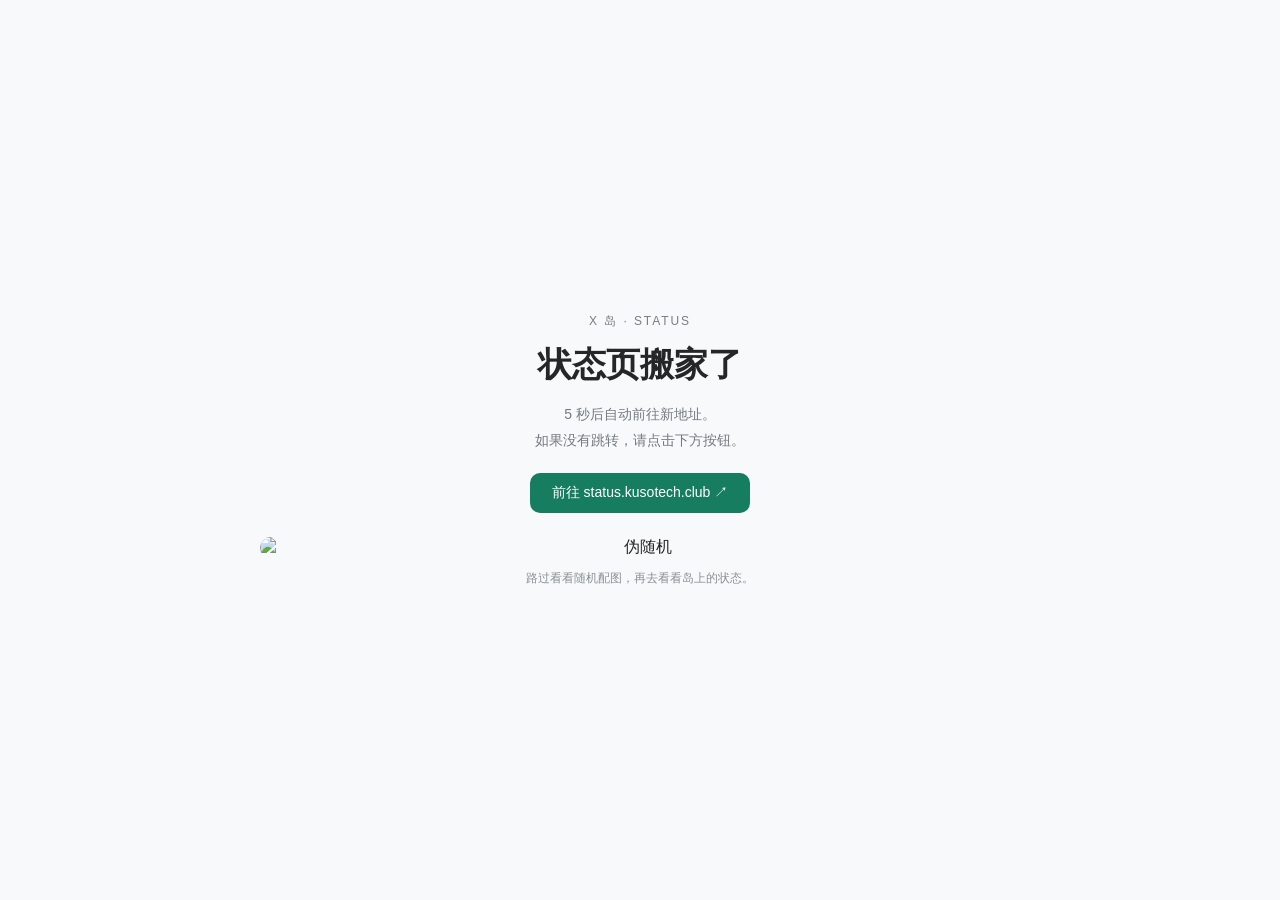
==== docs/index.html @ 1195fe9f "Follow normal API redirects and add illustrated Pages redirect" ====
<!doctype html>
<html lang="zh-CN">
<head>
  <meta charset="utf-8">
  <meta name="viewport" content="width=device-width, initial-scale=1">
  <meta name="color-scheme" content="light dark">
  <meta http-equiv="refresh" content="5; url=https://status.kusotech.club/">
  <link rel="canonical" href="https://status.kusotech.club/">
  <title>X 岛服务状态 · 新地址</title>
  <style>
    :root { color-scheme: light dark; font-family: -apple-system, BlinkMacSystemFont, "Segoe UI", "Microsoft YaHei", sans-serif; color: #242628; background: #f8f9fa; }
    * { box-sizing: border-box; }
    body { margin: 0; min-height: 100svh; display: grid; place-items: center; padding: 32px 20px; }
    main { width: min(100%, 760px); text-align: center; }
    .label { color: #777d83; font-size: 12px; letter-spacing: .16em; }
    h1 { margin: 12px 0; font-size: clamp(26px, 5vw, 34px); font-weight: 600; }
    p { color: #737a80; font-size: 14px; line-height: 1.8; }
    .entry { display: inline-block; margin: 6px 0 24px; border-radius: 10px; padding: 11px 22px; color: #fff; background: #167d60; text-decoration: none; font-size: 14px; }
    .entry:hover { background: #11654d; }
    .entry:focus-visible { outline: 3px solid #70cbb0; outline-offset: 4px; }
    figure { margin: 0; }
    img { display: block; margin: 0 auto; border-radius: 12px; object-fit: contain; }
    figcaption { margin-top: 12px; color: #8a9095; font-size: 12px; }
    @media (prefers-color-scheme: dark) { :root { color: #eceeef; background: #171819; } p, .label { color: #a1a7ac; } }
  </style>
</head>
<body>
  <main>
    <div class="label">X 岛 · STATUS</div>
    <h1>状态页搬家了</h1>
    <p>5 秒后自动前往新地址。<br>如果没有跳转，请点击下方按钮。</p>
    <a class="entry" href="https://status.kusotech.club/">前往 status.kusotech.club ↗</a>
    <figure>
      <img src="https://moetu.org/xdchan/cover.php?from=index" title="伪随机" alt="伪随机" style="max-width: 100%; max-height: 60vh">
      <figcaption>路过看看随机配图，再去看看岛上的状态。</figcaption>
    </figure>
  </main>
</body>
</html>
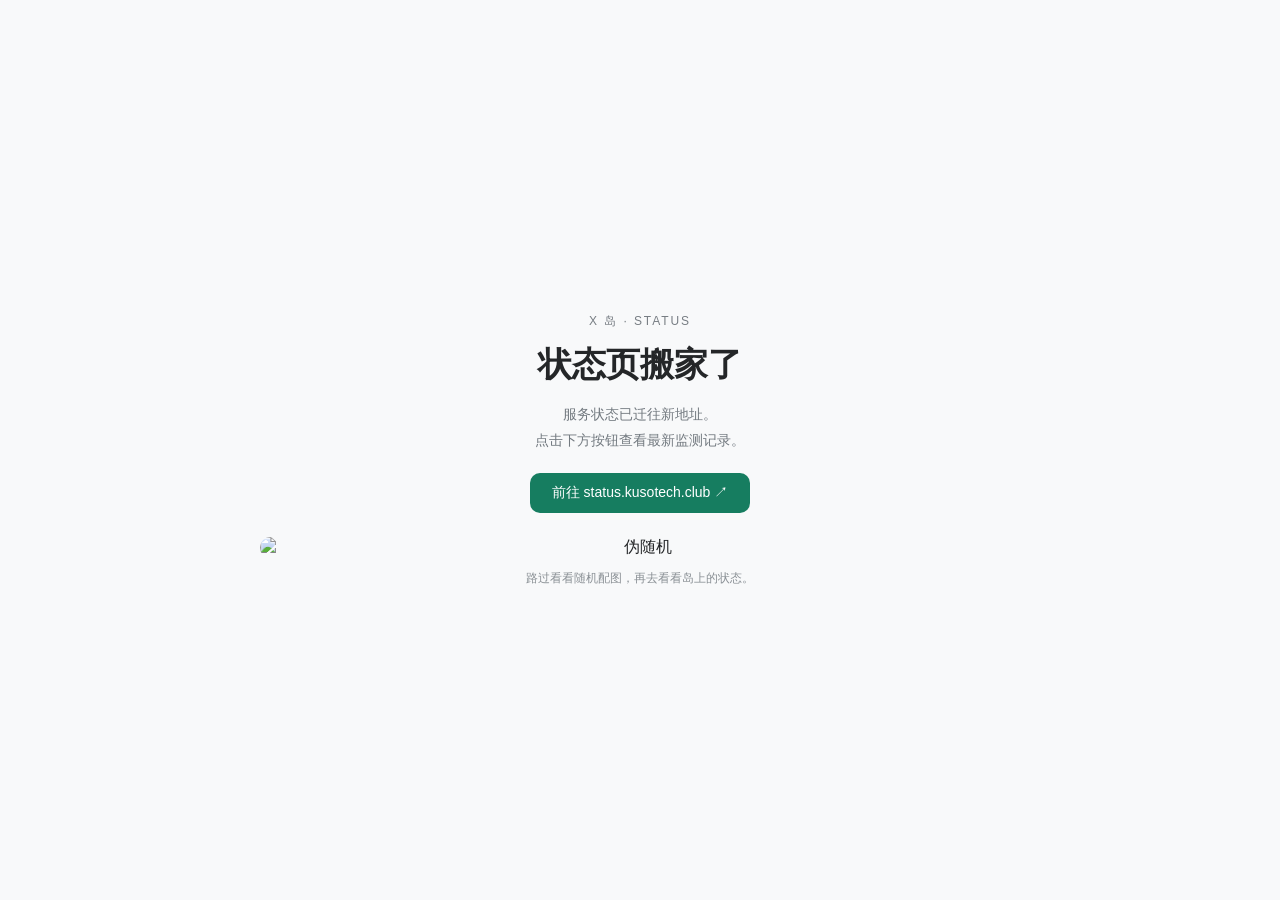
==== commit 7e0c7c6b: "Make Pages entry navigate only when clicked" ====
--- a/docs/index.html
+++ b/docs/index.html
@@ -4,7 +4,6 @@
   <meta charset="utf-8">
   <meta name="viewport" content="width=device-width, initial-scale=1">
   <meta name="color-scheme" content="light dark">
-  <meta http-equiv="refresh" content="5; url=https://status.kusotech.club/">
   <link rel="canonical" href="https://status.kusotech.club/">
   <title>X 岛服务状态 · 新地址</title>
   <style>
@@ -28,7 +27,7 @@
   <main>
     <div class="label">X 岛 · STATUS</div>
     <h1>状态页搬家了</h1>
-    <p>5 秒后自动前往新地址。<br>如果没有跳转，请点击下方按钮。</p>
+    <p>服务状态已迁往新地址。<br>点击下方按钮查看最新监测记录。</p>
     <a class="entry" href="https://status.kusotech.club/">前往 status.kusotech.club ↗</a>
     <figure>
       <img src="https://moetu.org/xdchan/cover.php?from=index" title="伪随机" alt="伪随机" style="max-width: 100%; max-height: 60vh">
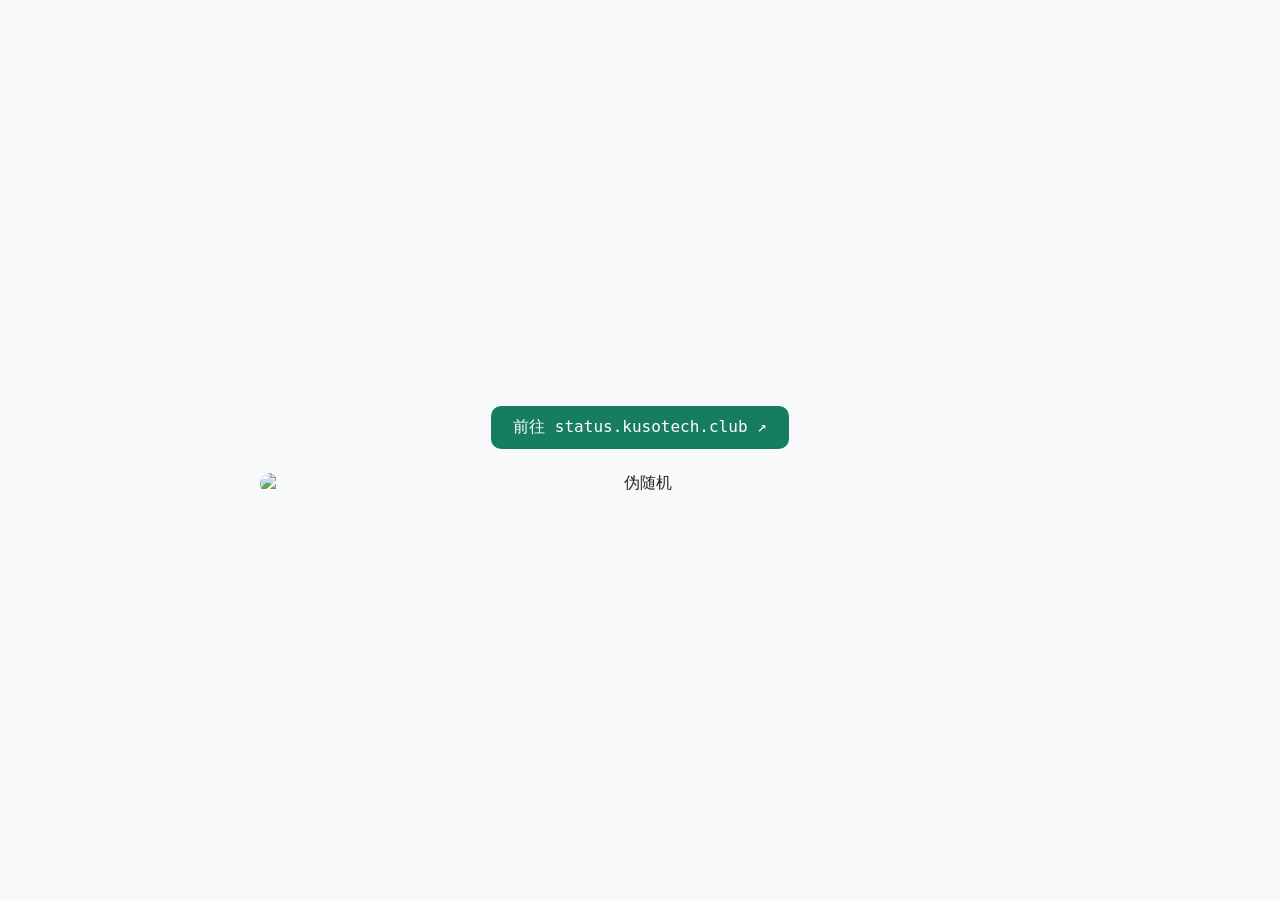
==== commit 1b07c462: "Simplify Pages entry and use MS Gothic typography" ====
--- a/docs/index.html
+++ b/docs/index.html
@@ -5,33 +5,25 @@
   <meta name="viewport" content="width=device-width, initial-scale=1">
   <meta name="color-scheme" content="light dark">
   <link rel="canonical" href="https://status.kusotech.club/">
-  <title>X 岛服务状态 · 新地址</title>
+  <title>X 岛服务状态</title>
   <style>
-    :root { color-scheme: light dark; font-family: -apple-system, BlinkMacSystemFont, "Segoe UI", "Microsoft YaHei", sans-serif; color: #242628; background: #f8f9fa; }
+    :root { color-scheme: light dark; font-family: "MS Gothic", "ＭＳ ゴシック", "SimSun", monospace; color: #242628; background: #f8f9fa; }
     * { box-sizing: border-box; }
     body { margin: 0; min-height: 100svh; display: grid; place-items: center; padding: 32px 20px; }
     main { width: min(100%, 760px); text-align: center; }
-    .label { color: #777d83; font-size: 12px; letter-spacing: .16em; }
-    h1 { margin: 12px 0; font-size: clamp(26px, 5vw, 34px); font-weight: 600; }
-    p { color: #737a80; font-size: 14px; line-height: 1.8; }
-    .entry { display: inline-block; margin: 6px 0 24px; border-radius: 10px; padding: 11px 22px; color: #fff; background: #167d60; text-decoration: none; font-size: 14px; }
+    .entry { display: inline-block; margin: 0 0 24px; border-radius: 10px; padding: 11px 22px; color: #fff; background: #167d60; text-decoration: none; font-size: 16px; }
     .entry:hover { background: #11654d; }
     .entry:focus-visible { outline: 3px solid #70cbb0; outline-offset: 4px; }
     figure { margin: 0; }
     img { display: block; margin: 0 auto; border-radius: 12px; object-fit: contain; }
-    figcaption { margin-top: 12px; color: #8a9095; font-size: 12px; }
-    @media (prefers-color-scheme: dark) { :root { color: #eceeef; background: #171819; } p, .label { color: #a1a7ac; } }
+    @media (prefers-color-scheme: dark) { :root { color: #eceeef; background: #171819; } }
   </style>
 </head>
 <body>
-  <main>
-    <div class="label">X 岛 · STATUS</div>
-    <h1>状态页搬家了</h1>
-    <p>服务状态已迁往新地址。<br>点击下方按钮查看最新监测记录。</p>
+  <main aria-label="X 岛状态页入口">
     <a class="entry" href="https://status.kusotech.club/">前往 status.kusotech.club ↗</a>
     <figure>
       <img src="https://moetu.org/xdchan/cover.php?from=index" title="伪随机" alt="伪随机" style="max-width: 100%; max-height: 60vh">
-      <figcaption>路过看看随机配图，再去看看岛上的状态。</figcaption>
     </figure>
   </main>
 </body>
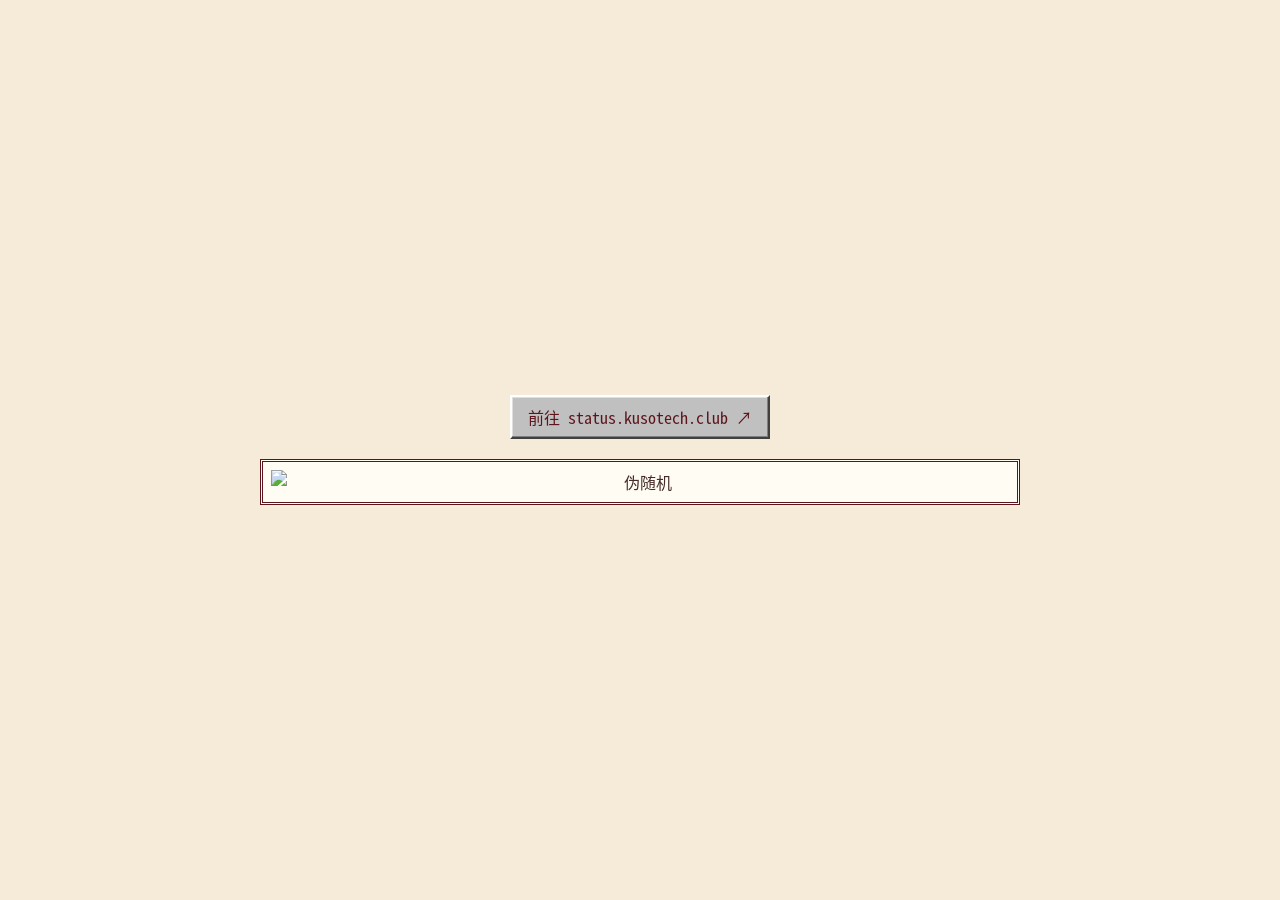
==== commit 98bf20b1: "Match kusotech styling and bundle a mobile Gothic fallback" ====
--- a/docs/index.html
+++ b/docs/index.html
@@ -3,20 +3,22 @@
 <head>
   <meta charset="utf-8">
   <meta name="viewport" content="width=device-width, initial-scale=1">
-  <meta name="color-scheme" content="light dark">
+  <meta name="color-scheme" content="light">
+  <meta name="theme-color" content="#782525">
   <link rel="canonical" href="https://status.kusotech.club/">
   <title>X 岛服务状态</title>
+  <link rel="stylesheet" href="assets/fonts/fonts.css">
   <style>
-    :root { color-scheme: light dark; font-family: "MS Gothic", "ＭＳ ゴシック", "SimSun", monospace; color: #242628; background: #f8f9fa; }
+    :root { color-scheme: light; font-family: "MS Gothic", "ＭＳ ゴシック", "Nmb Gothic", monospace; color: #472b29; background: #f6ead9; }
     * { box-sizing: border-box; }
     body { margin: 0; min-height: 100svh; display: grid; place-items: center; padding: 32px 20px; }
     main { width: min(100%, 760px); text-align: center; }
-    .entry { display: inline-block; margin: 0 0 24px; border-radius: 10px; padding: 11px 22px; color: #fff; background: #167d60; text-decoration: none; font-size: 16px; }
-    .entry:hover { background: #11654d; }
-    .entry:focus-visible { outline: 3px solid #70cbb0; outline-offset: 4px; }
-    figure { margin: 0; }
-    img { display: block; margin: 0 auto; border-radius: 12px; object-fit: contain; }
-    @media (prefers-color-scheme: dark) { :root { color: #eceeef; background: #171819; } }
+    .entry { display: inline-block; margin: 0 0 20px; border: 2px solid; border-color: #fff #404040 #404040 #fff; padding: 8px 16px; color: #5d151b; background: #c0c0c0; box-shadow: inset -1px -1px #808080, inset 1px 1px #dfdfdf; text-decoration: none; font-size: 16px; }
+    .entry:hover { background: #d0d0d0; }
+    .entry:active { border-color: #404040 #fff #fff #404040; box-shadow: inset 1px 1px #808080; }
+    .entry:focus-visible { outline: 2px dashed #782525; outline-offset: 4px; }
+    figure { margin: 0; padding: 8px; border: 3px double #5d151b; background: #fffdf3; }
+    img { display: block; margin: 0 auto; object-fit: contain; }
   </style>
 </head>
 <body>
--- a/docs/assets/fonts/fonts.css
+++ b/docs/assets/fonts/fonts.css
@@ -0,0 +1 @@
+@font-face{font-family:"Nmb Gothic";font-style:normal;font-weight:400;font-display:swap;src:url("nmb-gothic-ui-v1.woff2") format("woff2");unicode-range:U+20-7E,U+B7,U+D7,U+2014,U+2026,U+2197,U+2248,U+2713,U+3001-3002,U+30AF,U+30B4,U+30B7,U+30C3,U+4E00,U+4E0A-4E0B,U+4E0D-4E0E,U+4E2D,U+4E3A-4E3B,U+4E8B,U+4E8E,U+4ECA,U+4ED6,U+4EF6,U+4F2A,U+4F46,U+4F59,U+4F8B,U+4FDD,U+4FEE,U+5165,U+516C,U+5176,U+5185,U+51FA,U+5206,U+5217,U+524D,U+52A0-52A1,U+52A8,U+5355,U+5386,U+539F,U+53D6,U+53E3,U+53EF-53F0,U+53F2,U+5408,U+540D-540E,U+544A,U+54CD,U+5668,U+56DE,U+56F4,U+56FA,U+56FE,U+5728,U+5730,U+5740,U+57DF,U+5907,U+590D,U+591A,U+5929,U+5931,U+5934,U+5B50,U+5B58,U+5B8C,U+5B98,U+5B9A,U+5BB9,U+5BF8,U+5BFC,U+5C1A,U+5C3A,U+5C55,U+5C9B,U+5DF2,U+5E16,U+5E38,U+5E94,U+5F02,U+5F0F,U+5F20,U+5F53,U+5F55,U+5F80,U+5F85,U+5F97,U+6001,U+6027,U+6062,U+6162,U+6210,U+6216,U+6240,U+624B,U+62BD,U+6301,U+636E,U+63A2,U+63A5,U+6545,U+6548,U+6570,U+6574,U+65AD,U+65B0,U+65B9,U+65E0,U+65F6,U+662F,U+663E,U+6682,U+66F4,U+6700,U+6709,U+670D,U+671F,U+672A,U+672C,U+673A,U+6761,U+6784,U+6790,U+67E5,U+6807,U+6837,U+683C,U+68C0,U+6B21,U+6B63,U+6BCF,U+6C42,U+6CD5,U+6D4B,U+6E7E,U+70B9,U+7247,U+72B6,U+7387,U+73B0,U+7528,U+7531,U+7565,U+7684,U+76D1,U+76D6,U+76EE,U+770B,U+77E5,U+786E,U+793A,U+79D2,U+7A7A,U+7AD9,U+7B26,U+7B49,U+7C7B,U+7ED3,U+7EED,U+7F13,U+7F29,U+7F6E,U+80FD,U+81EA,U+822A,U+8282,U+8303,U+884C,U+8868,U+8986,U+89E3,U+8BA1,U+8BA4,U+8BB0,U+8BBF,U+8BC1,U+8BD5,U+8BF7,U+8BFB,U+8D25,U+8D85,U+8DB3,U+8DF3,U+8F6C,U+8F6E,U+8F7D,U+8F83,U+8FC7,U+8FD0-8FD1,U+8FD4,U+8FDE,U+901A,U+90E8,U+914D,U+91CD,U+9488,U+949F,U+957F,U+95EE,U+9650,U+968F,U+969C,U+9700,U+975E,U+9762,U+9875,U+9879,U+9884,U+9996,U+9A8C,U+FF08-FF09,U+FF0C,U+FF1A-FF1B,U+FF2D,U+FF33}
